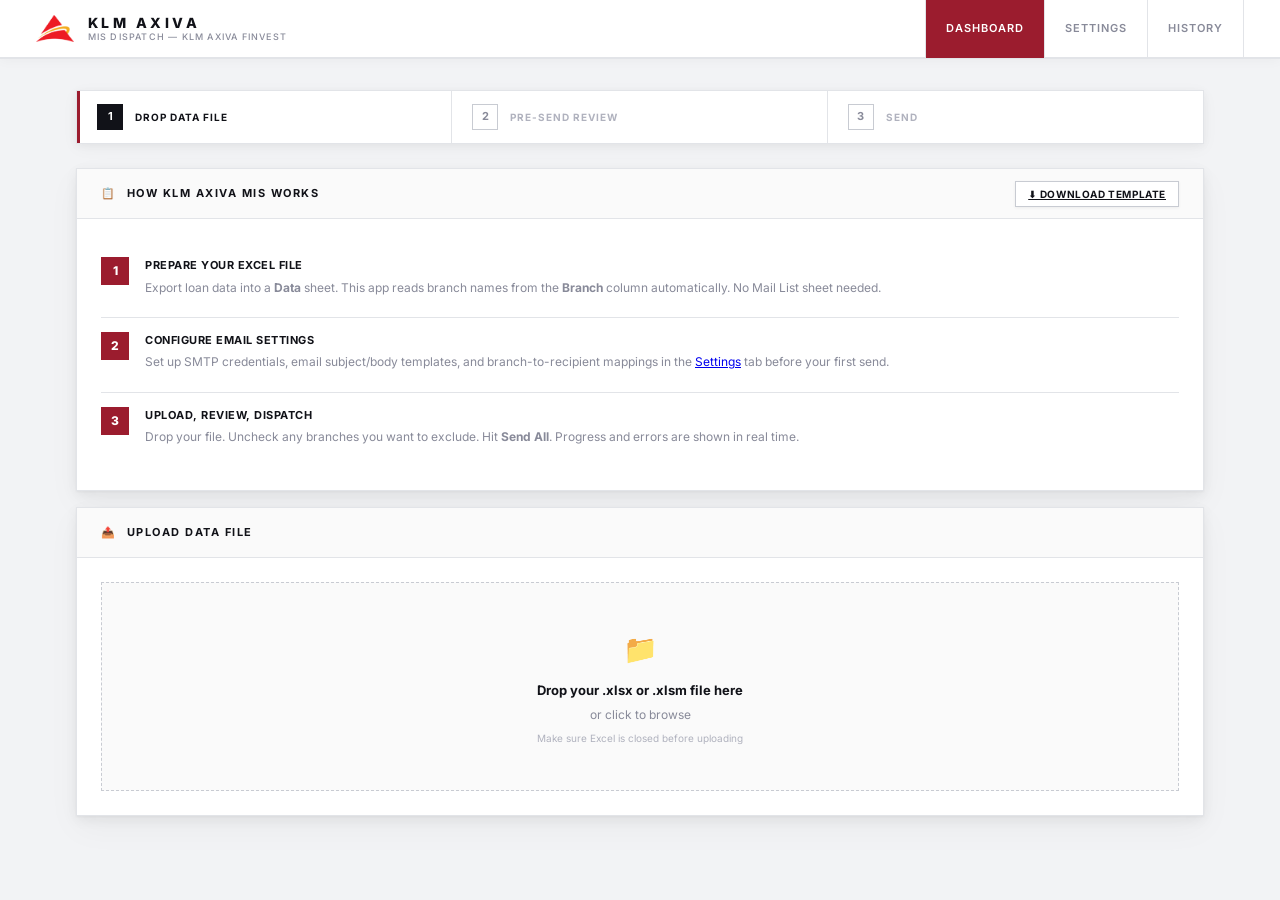
==== templates/index.html @ 75cbdcc1 "Initial commit — Dispatch MIS Email System v1.0.0" ====
<!DOCTYPE html>
<html lang="en">
<head>
  <meta charset="UTF-8">
  <meta name="viewport" content="width=device-width, initial-scale=1.0">
  <title>KLM Axiva — MIS Dispatch</title>
  <link rel="preconnect" href="https://fonts.googleapis.com">
  <link href="https://fonts.googleapis.com/css2?family=Inter:wght@400;500;600;700;800&display=swap" rel="stylesheet">
  <link rel="stylesheet" href="/static/style.css">
</head>
<body>

<!-- ── Header ─────────────────────────────────────────────────── -->
<header class="app-header">
  <div class="logo">
    <img src="/static/logo.png" alt="KLM Axiva Finvest" class="logo-img"
         onerror="this.style.display='none'">
    <div class="logo-text">
      <div class="logo-name">KLM AXIVA</div>
      <div class="logo-sub">MIS Dispatch — KLM Axiva Finvest</div>
    </div>
  </div>
  <nav>
    <a href="/" class="active">Dashboard</a>
    <a href="/settings">Settings</a>
    <a href="/history">History</a>
  </nav>
</header>

<!-- ── Main ───────────────────────────────────────────────────── -->
<main class="main">

  <!-- ── Error Banner ──────────────────────────────────────── -->
  <div class="error-banner" id="errorBanner">
    <span class="banner-icon">⚠</span>
    <div class="banner-content">
      <strong>Validation Error</strong>
      <p class="banner-detail" id="errorMsg"></p>
    </div>
    <button class="banner-close" onclick="dismissError()">✕</button>
  </div>

  <!-- ── Success Banner ─────────────────────────────────────── -->
  <div class="success-banner" id="successBanner">
    <span>✓</span>
    <span id="successMsg">All emails sent successfully</span>
  </div>

  <!-- ── Step Indicator ────────────────────────────────────── -->
  <div class="step-flow" id="stepFlow">
    <div class="step-item active" id="step1Item">
      <div class="step-circle active" id="step1Circle">1</div>
      <span class="step-label">Drop Data File</span>
    </div>
    <div class="step-item" id="step2Item">
      <div class="step-circle pending" id="step2Circle">2</div>
      <span class="step-label">Pre-Send Review</span>
    </div>
    <div class="step-item" id="step3Item">
      <div class="step-circle pending" id="step3Circle">3</div>
      <span class="step-label">Send</span>
    </div>
  </div>

  <!-- ══════════════════════════════════════════════════════════
       STEP 1 — DROP DATA FILE
       ══════════════════════════════════════════════════════════ -->
  <div id="step1">

    <!-- How it works -->
    <div class="card">
      <div class="card-header">
        <h2><span class="card-icon">📋</span> How KLM Axiva MIS Works</h2>
        <a href="/api/download-template" class="btn btn-secondary btn-sm" download>
          ⬇ Download Template
        </a>
      </div>
      <div class="card-body">
      <div class="steps-guide">
        <div class="step-guide-item">
          <div class="step-num">1</div>
          <div class="step-body">
            <h3>Prepare your Excel file</h3>
            <p>Export loan data into a <strong>Data</strong> sheet. This app reads branch names from the <strong>Branch</strong> column automatically. No Mail List sheet needed.</p>
          </div>
        </div>
        <div class="step-guide-item">
          <div class="step-num">2</div>
          <div class="step-body">
            <h3>Configure email settings</h3>
            <p>Set up SMTP credentials, email subject/body templates, and branch-to-recipient mappings in the <a href="/settings">Settings</a> tab before your first send.</p>
          </div>
        </div>
        <div class="step-guide-item">
          <div class="step-num">3</div>
          <div class="step-body">
            <h3>Upload, review, dispatch</h3>
            <p>Drop your file. Uncheck any branches you want to exclude. Hit <strong>Send All</strong>. Progress and errors are shown in real time.</p>
          </div>
        </div>
      </div>
      </div><!-- /card-body -->
    </div>

    <!-- Upload Card -->
    <div class="card">
      <div class="card-header">
        <h2><span class="card-icon">📤</span> Upload Data File</h2>
        <button class="btn btn-secondary btn-sm" id="clearBtn" style="display:none"
                onclick="onClearReupload()">✕ Clear / Re-upload</button>
      </div>
      <div class="card-body">

      <!-- Drop Zone -->
      <div class="upload-zone" id="uploadZone"
           onclick="document.getElementById('fileInput').click()">
        <input type="file" id="fileInput" accept=".xlsx,.xlsm" style="display:none">
        <div class="zone-icon">📁</div>
        <div class="zone-title">Drop your <strong>.xlsx</strong> or <strong>.xlsm</strong> file here</div>
        <div class="zone-text">or click to browse</div>
        <div class="zone-hint">Make sure Excel is closed before uploading</div>
      </div>

      <!-- Staged Parse Progress -->
      <div id="parseProgress" class="hidden mt-16">
        <!-- Stage Rail -->
        <div class="parse-stage-rail">
          <div class="parse-stage-item" id="ps-file">
            <div class="ps-circle" id="ps-file-circle">1</div>
            <div class="ps-label">File</div>
          </div>
          <div class="ps-connector"></div>
          <div class="parse-stage-item" id="ps-sheet">
            <div class="ps-circle" id="ps-sheet-circle">2</div>
            <div class="ps-label">Sheet</div>
          </div>
          <div class="ps-connector"></div>
          <div class="parse-stage-item" id="ps-structure">
            <div class="ps-circle" id="ps-structure-circle">3</div>
            <div class="ps-label">Structure</div>
          </div>
          <div class="ps-connector"></div>
          <div class="parse-stage-item" id="ps-data">
            <div class="ps-circle" id="ps-data-circle">4</div>
            <div class="ps-label">Data</div>
          </div>
          <div class="ps-connector"></div>
          <div class="parse-stage-item" id="ps-branches">
            <div class="ps-circle" id="ps-branches-circle">5</div>
            <div class="ps-label">Branches</div>
          </div>
          <div class="ps-connector"></div>
          <div class="parse-stage-item" id="ps-ready">
            <div class="ps-circle" id="ps-ready-circle">6</div>
            <div class="ps-label">Ready</div>
          </div>
        </div>
        <!-- Current action text -->
        <div class="parse-action-text" id="parseActionText">Reading file from disk...</div>
        <!-- Row count ticker -->
        <div class="parse-row-ticker" id="parseRowTicker"></div>
      </div>

      </div><!-- /card-body -->
    </div>

  </div><!-- /step1 -->

  <!-- ══════════════════════════════════════════════════════════
       STEP 2 — PRE-SEND REVIEW
       ══════════════════════════════════════════════════════════ -->
  <div id="step2" class="hidden">

    <div class="card">
      <div class="card-header">
        <h2><span class="card-icon">🔍</span> Pre-Send Review</h2>
        <div class="flex gap-8 items-center">
          <span class="badge" id="reviewBadge">—</span>
          <button class="btn btn-secondary btn-sm" id="startOverBtn"
                  onclick="onStartOver()">↺ Start Over</button>
        </div>
      </div>
      <div class="card-body">

      <!-- Summary stats -->
      <div class="preview-stats" id="previewStats"></div>

      <!-- Filter column selector -->
      <div class="form-group mt-16">
        <label class="form-label">Branch Column</label>
        <select class="form-select" id="filterColumnSelect"></select>
        <span class="form-hint">Column used to group rows per email attachment</span>
      </div>

      <!-- Branch table with toggles -->
      <div class="table-meta">
        <span id="branchTableCount" class="text-sec text-sm">—</span>
        <label class="flex-vcenter gap-8" style="cursor:pointer;">
          <input type="checkbox" id="toggleAllBranches" checked
                 onchange="toggleAllBranches(this.checked)">
          <span class="text-sm text-sec">Select All</span>
        </label>
      </div>

      <div class="table-scroll">
        <table class="data-table" id="branchTable">
          <thead>
            <tr>
              <th style="width:40px;"><input type="checkbox" id="selectAllCheck"
                    checked onchange="toggleAllBranches(this.checked)"></th>
              <th>#</th>
              <th>Branch Name</th>
              <th>Recipient Email</th>
              <th>Rows</th>
              <th>Status</th>
            </tr>
          </thead>
          <tbody id="branchTableBody"></tbody>
        </table>
      </div>

      <!-- Send actions -->
      <div class="send-actions">
        <div class="send-info" id="sendInfo">—</div>
        <div class="btn-group">
          <button class="btn btn-secondary" id="testSelfBtn"
                  onclick="startSend(true)">Send Test to First Branch</button>
          <button class="btn btn-success btn-large" id="sendAllBtn"
                  onclick="startSend(false)" style="min-width:180px;">
            ▶ Send All Emails
          </button>
        </div>
      </div>

      </div><!-- /card-body -->
    </div>

  </div><!-- /step2 -->

  <!-- ══════════════════════════════════════════════════════════
       STEP 3 — LIVE PROGRESS
       ══════════════════════════════════════════════════════════ -->
  <div id="step3" class="hidden">

    <div class="card">
      <div class="card-header">
        <h2><span class="card-icon">📡</span> Live Progress</h2>
        <button class="btn btn-danger btn-sm" id="stopBtn" onclick="stopRun()">■ Stop</button>
      </div>
      <div class="card-body">

      <div class="progress-bar-wrap">
        <div class="progress-bar-fill" id="progressBar" style="width:0%">
          <span id="progressLabel">0 / 0</span>
        </div>
      </div>
      <div class="progress-meta">
        <span id="progressBranch">—</span>
        <span id="progressPct">0%</span>
      </div>

      <div class="progress-stats">
        <div class="stat-card total">
          <div class="stat-num" id="statTotal">0</div>
          <div class="stat-label">Total</div>
        </div>
        <div class="stat-card sent">
          <div class="stat-num" id="statSent">0</div>
          <div class="stat-label">Sent ✓</div>
        </div>
        <div class="stat-card failed">
          <div class="stat-num" id="statFailed">0</div>
          <div class="stat-label">Failed ✗</div>
        </div>
      </div>

      <div class="live-log" id="liveLog">
        <div class="log-entry">
          <span class="log-ts">—</span>
          <span class="log-inf">→ Waiting for start...</span>
        </div>
      </div>

      </div><!-- /card-body -->
    </div>

    <!-- Retry Banner -->
    <div class="card hidden" id="retryBanner"
         style="border:1px solid var(--err);">
      <div class="flex-between flex-wrap gap-12">
        <div>
          <h2 style="color:var(--err);font-size:15px;">
            Some emails failed to send
          </h2>
          <p class="text-sec text-sm mt-8" id="retrySummary">—</p>
        </div>
        <div class="btn-group">
          <button class="btn btn-secondary" onclick="exportLog()">Export Log CSV</button>
          <button class="btn btn-warning" onclick="retryFailed()">↻ Retry Failed</button>
        </div>
      </div>
    </div>

  </div><!-- /step3 -->

</main>

<script>
// ── State ──────────────────────────────────────────────────────
let currentSession = null;
let parseEventSrc = null;
let evtSource = null;
let isRunning = false;
let currentRunId = null;
let branchChecked = {};
let hasActiveSession = false;   // tracks if a file has been uploaded (not just loaded)

// ── Upload ─────────────────────────────────────────────────────
const zone = document.getElementById('uploadZone');
const fileInput = document.getElementById('fileInput');

zone.addEventListener('dragover', e => { e.preventDefault(); zone.classList.add('drag-over'); });
zone.addEventListener('dragleave', () => zone.classList.remove('drag-over'));
zone.addEventListener('drop', e => {
  e.preventDefault();
  zone.classList.remove('drag-over');
  if (e.dataTransfer.files.length) fileInput.files = e.dataTransfer.files;
  if (fileInput.files.length) uploadFile();
});
fileInput.addEventListener('change', () => { if (fileInput.files.length) uploadFile(); });

async function uploadFile() {
  const file = fileInput.files[0];
  if (!file) return;
  dismissError();

  // Show parse progress, hide upload zone
  document.getElementById('uploadZone').style.display = 'none';
  document.getElementById('parseProgress').classList.remove('hidden');
  hasActiveSession = true;

  // Reset stage indicators
  resetStageRail();

  const formData = new FormData();
  formData.append('file', file);

  try {
    const res = await fetch('/api/upload', { method: 'POST', body: formData });
    const data = await res.json();
    if (!res.ok || !data.ok) {
      showError(data.error || 'Upload failed.');
      resetUploadUI();
      return;
    }
    startParseProgressSSE();
  } catch (err) {
    showError('Upload error: ' + err.message);
    resetUploadUI();
  }
}

// ── Stage rail helpers ─────────────────────────────────────────
const STAGES = ['file', 'sheet', 'structure', 'data', 'branches', 'ready'];

function resetStageRail() {
  STAGES.forEach(s => {
    const circle = document.getElementById(`ps-${s}-circle`);
    if (circle) {
      circle.className = 'ps-circle';
      const idx = STAGES.indexOf(s) + 1;
      circle.textContent = idx;
    }
  });
}

function activateStage(stage) {
  const idx = STAGES.indexOf(stage);
  STAGES.forEach((s, i) => {
    const item = document.getElementById(`ps-${s}`);
    const circle = document.getElementById(`ps-${s}-circle`);
    if (!circle) return;
    if (i < idx) {
      // completed
      circle.className = 'ps-circle ps-done';
      circle.textContent = '✓';
    } else if (i === idx) {
      // active
      circle.className = 'ps-circle ps-active';
      circle.textContent = STAGES.indexOf(s) + 1;
    } else {
      // pending
      circle.className = 'ps-circle';
      circle.textContent = i + 1;
    }
  });
  document.getElementById('parseActionText').textContent = '';
}

function completeAllStages() {
  STAGES.forEach(s => {
    const circle = document.getElementById(`ps-${s}-circle`);
    if (circle) {
      circle.className = 'ps-circle ps-done';
      circle.textContent = '✓';
    }
  });
}

function startParseProgressSSE() {
  if (parseEventSrc) parseEventSrc.close();
  parseEventSrc = new EventSource('/api/upload-progress');
  parseEventSrc.onmessage = e => updateParseProgress(JSON.parse(e.data));
  parseEventSrc.onerror = () => { parseEventSrc.close(); };
}

function updateParseProgress(data) {
  const stage = data.status;
  const message = data.message || '';

  // Update action text
  document.getElementById('parseActionText').textContent = message;

  // Activate stage rail
  const stageMap = {
    'reading':    'file',
    'loading':     'sheet',
    'validating':  'structure',
    'parsing':     'data',
    'branches':    'branches',
    'done':        'ready',
  };

  const mappedStage = stageMap[stage];
  if (mappedStage) {
    activateStage(mappedStage);
  }

  // Extract row count from parsing message, e.g. "Parsing 12,450 rows..."
  const rowMatch = message.match(/(\d[\d,]+)\s*rows/);
  if (rowMatch && stage === 'parsing') {
    document.getElementById('parseRowTicker').textContent = `Parsing rows... ${rowMatch[1]}`;
  } else if (stage === 'branches') {
    // Extract branch + row count from branches stage
    const m = message.match(/Found\s+(\d+)\s+branches.+?(\d[\d,]+)\s+rows/i);
    if (m) {
      document.getElementById('parseRowTicker').textContent = `${m[1]} branches · ${m[2]} rows`;
    }
  } else {
    document.getElementById('parseRowTicker').textContent = '';
  }

  if (stage === 'done') {
    parseEventSrc.close();
    completeAllStages();
    document.getElementById('parseActionText').textContent = message;
    document.getElementById('parseRowTicker').textContent = '';
    // Crossfade to step 2 after short delay
    setTimeout(() => {
      document.getElementById('parseProgress').classList.add('hidden');
      loadSessionAndRender(data.session || null);
    }, 600);
  }

  if (stage === 'error') {
    parseEventSrc.close();
    showError(message || 'Parse error.');
    resetUploadUI();
  }
}

function resetUploadUI() {
  hasActiveSession = false;
  document.getElementById('parseProgress').classList.add('hidden');
  document.getElementById('uploadZone').style.display = 'block';
  document.getElementById('clearBtn').style.display = 'none';
  resetStageRail();
  fileInput.value = '';
}

// ── Load session and render Step 2 ─────────────────────────────
async function loadSessionAndRender(sessionData) {
  try {
    const res = await fetch('/api/session');
    const data = await res.json();
    if (!data.active && !sessionData) return;

    // Use sessionData from SSE if available (includes full payload)
    const s = sessionData || data;
    currentSession = s;
    branchChecked = {};

    // Show step 2, hide step 1
    document.getElementById('step1').classList.add('hidden');
    document.getElementById('step2').classList.remove('hidden');
    document.getElementById('step3').classList.add('hidden');
    document.getElementById('clearBtn').style.display = 'inline-flex';

    updateStepIndicator(2);

    // Stats
    const branches = s.branches || [];
    document.getElementById('previewStats').innerHTML = `
      <div class="ps-item">
        <div class="ps-val">${(s.total_rows || 0).toLocaleString()}</div>
        <div class="ps-lbl">Total Data Rows</div>
      </div>
      <div class="ps-item">
        <div class="ps-val">${branches.length}</div>
        <div class="ps-lbl">Unique Branches</div>
      </div>
      <div class="ps-item">
        <div class="ps-val">${(s.filename || '—')}</div>
        <div class="ps-lbl">File</div>
      </div>
    `;

    // Column dropdown
    const sel = document.getElementById('filterColumnSelect');
    sel.innerHTML = '';
    (s.columns || []).forEach(col => {
      if (col && String(col).trim()) {
        const opt = document.createElement('option');
        opt.value = String(col).trim();
        opt.textContent = String(col).trim();
        if (String(col).trim() === (s.branch_col || 'Branch')) opt.selected = true;
        sel.appendChild(opt);
      }
    });

    // Get address book for email lookups
    let emailMap = {};
    try {
      const abRes = await fetch('/api/address-book');
      const ab = await abRes.json();
      for (const [branch, info] of Object.entries(ab.branches || {})) {
        if (info.email) emailMap[branch] = info;
      }
    } catch (_) {}

    // Get settings for branch_mappings fallback
    let bm = {};
    try {
      const settingsRes = await fetch('/api/settings');
      const settings = await settingsRes.json();
      bm = settings.branch_mappings || {};
    } catch (_) {}

    // Build branch table rows
    const tbody = document.getElementById('branchTableBody');
    tbody.innerHTML = '';

    branches.forEach((b, i) => {
      const abEntry = emailMap[b.branch];
      const mapping = bm[b.branch] || {};
      const email = (abEntry && abEntry.email) || mapping.email || '';
      const cc = (abEntry && abEntry.cc) || mapping.cc || '';
      const hasEmail = email && email.includes('@');
      branchChecked[b.branch] = true;

      const statusClass = hasEmail ? 'status-ready' : 'status-warning';
      const statusTxt = hasEmail ? '● Ready' : '⚠ No email set';

      const row = document.createElement('tr');
      row.innerHTML = `
        <td>
          <input type="checkbox" class="branch-check"
                 value="${esc(b.branch)}"
                 checked
                 onchange="onBranchToggle('${esc(b.branch)}')">
        </td>
        <td class="text-sec text-sm">${i + 1}</td>
        <td><strong>${esc(b.branch)}</strong></td>
        <td>
          <span class="text-sm" style="color:${hasEmail ? 'var(--text)' : 'var(--text-sec)'}">
            ${esc(email || '— not mapped')}
          </span>
        </td>
        <td class="text-sm">${b.count.toLocaleString()}</td>
        <td><span class="status-badge ${statusClass}">${statusTxt}</span></td>
      `;
      tbody.appendChild(row);
    });

    updateSendInfo();
    document.getElementById('reviewBadge').textContent =
      `${branches.length} branch${branches.length !== 1 ? 'es' : ''} detected`;

  } catch (err) {
    showError('Failed to load session: ' + err.message);
  }
}

// ── Step navigation ────────────────────────────────────────────
function updateStepIndicator(step) {
  const labels = ['Drop Data File', 'Pre-Send Review', 'Send'];
  for (let i = 1; i <= 3; i++) {
    const item = document.getElementById(`step${i}Item`);
    const circle = document.getElementById(`step${i}Circle`);
    item.classList.remove('active', 'done');
    circle.classList.remove('active', 'done', 'pending');
    if (i < step) {
      item.classList.add('done');
      circle.classList.add('done');
      circle.textContent = '✓';
    } else if (i === step) {
      item.classList.add('active');
      circle.classList.add('active');
      circle.textContent = i;
    } else {
      circle.classList.add('pending');
      circle.textContent = i;
    }
  }
}

// ── Branch toggles ──────────────────────────────────────────────
function esc(str) {
  return String(str)
    .replace(/\\/g, '\\\\')
    .replace(/'/g, "\\'")
    .replace(/"/g, '\\"');
}

function onBranchToggle(branch) {
  const cb = document.querySelector(`.branch-check[value="${esc(branch)}"]`);
  branchChecked[branch] = cb ? cb.checked : false;
  const allChecked = Object.values(branchChecked).every(Boolean);
  document.getElementById('selectAllCheck').checked = allChecked;
  document.getElementById('toggleAllBranches').checked = allChecked;
  updateSendInfo();
}

function toggleAllBranches(checked) {
  document.querySelectorAll('.branch-check').forEach(cb => {
    cb.checked = checked;
    branchChecked[cb.value] = checked;
  });
  document.getElementById('selectAllCheck').checked = checked;
  updateSendInfo();
}

function updateSendInfo() {
  const included = Object.values(branchChecked).filter(Boolean).length;
  const total = Object.keys(branchChecked).length;
  document.getElementById('branchTableCount').textContent =
    `${included} of ${total} branches selected`;
  document.getElementById('sendInfo').textContent =
    `${included} email${included !== 1 ? 's' : ''} will be sent`;
}

// ── Send ────────────────────────────────────────────────────────
async function startSend(isTestOnly) {
  if (isRunning) return;
  if (!currentSession) { showError('Please upload a file first.'); return; }

  const included = Object.values(branchChecked).filter(Boolean).length;
  if (!isTestOnly && included === 0) {
    showError('All branches are excluded. Select at least one branch to send.');
    return;
  }

  isRunning = true;
  dismissError();

  document.getElementById('step3').classList.remove('hidden');
  updateStepIndicator(3);

  document.getElementById('statTotal').textContent = isTestOnly ? 1 : included;
  document.getElementById('statSent').textContent = '0';
  document.getElementById('statFailed').textContent = '0';
  document.getElementById('progressBar').style.width = '0%';
  document.getElementById('progressBar').className = 'progress-bar-fill';
  document.getElementById('liveLog').innerHTML = '';
  document.getElementById('retryBanner').classList.add('hidden');
  document.getElementById('successBanner').classList.remove('active');
  document.getElementById('sendAllBtn').disabled = true;
  document.getElementById('testSelfBtn').disabled = true;
  document.getElementById('stopBtn').disabled = false;

  startSSE();

  const excluded = Object.entries(branchChecked)
    .filter(([, v]) => !v)
    .map(([k]) => k);

  const body = {
    test_only: isTestOnly,
    excluded_branches: excluded,
  };

  const res = await fetch('/api/run', {
    method: 'POST',
    headers: { 'Content-Type': 'application/json' },
    body: JSON.stringify(body),
  });
  const data = await res.json();
  if (!res.ok) {
    showError(data.error || 'Run failed to start.');
    isRunning = false;
  }
}

async function retryFailed() { startSend(false); }

// ── SSE Progress ───────────────────────────────────────────────
function startSSE() {
  if (evtSource) evtSource.close();
  evtSource = new EventSource('/api/progress');

  evtSource.onmessage = e => {
    const entry = JSON.parse(e.data);
    appendLog(entry);

    if (entry.event === 'PROCESSING') {
      const pct = entry.total
        ? Math.round((entry.email_num / entry.total) * 100)
        : 0;
      document.getElementById('progressBar').style.width = pct + '%';
      document.getElementById('progressLabel').textContent =
        `${entry.email_num} / ${entry.total}`;
      document.getElementById('progressPct').textContent = pct + '%';
      document.getElementById('progressBranch').textContent = entry.branch || '—';
    }

    if (entry.event === 'SENT') {
      document.getElementById('statSent').textContent =
        parseInt(document.getElementById('statSent').textContent) + 1;
    }
    if (entry.event === 'FAILED') {
      document.getElementById('statFailed').textContent =
        parseInt(document.getElementById('statFailed').textContent) + 1;
    }

    if (entry.event === 'COMPLETE') {
      evtSource.close();
      isRunning = false;
      currentRunId = entry.run_id || null;
      document.getElementById('sendAllBtn').disabled = false;
      document.getElementById('testSelfBtn').disabled = false;
      document.getElementById('stopBtn').disabled = true;

      const sent = entry.sent || 0;
      const failed = entry.failed || 0;

      if (failed === 0) {
        document.getElementById('successBanner').classList.add('active');
        document.getElementById('successMsg').textContent =
          `All ${sent} emails sent successfully — ${new Date().toLocaleTimeString('en-IN', { hour12: false })}`;
        document.getElementById('progressBar').style.width = '100%';
        document.getElementById('progressBar').classList.add('success');
      } else {
        document.getElementById('retryBanner').classList.remove('hidden');
        document.getElementById('retrySummary').textContent =
          `${sent} sent, ${failed} failed out of ${entry.total} total`;
        document.getElementById('progressBar').classList.add('error');
      }
    }
  };

  evtSource.onerror = () => { /* silent */ };
}

function appendLog(entry) {
  const log = document.getElementById('liveLog');
  const time = new Date().toLocaleTimeString('en-IN', { hour12: false });
  let cssClass = 'log-inf', prefix = '→';
  if (entry.level === 'success') { cssClass = 'log-ok'; prefix = '✓'; }
  if (entry.level === 'error')   { cssClass = 'log-err'; prefix = '✗'; }
  if (entry.level === 'warning')  { cssClass = 'log-warn'; prefix = '⚠'; }

  const div = document.createElement('div');
  div.className = 'log-entry';
  div.innerHTML =
    `<span class="log-ts">${time}</span>` +
    `<span class="${cssClass}">${prefix} ${esc(entry.message)}</span>`;
  log.appendChild(div);
  log.scrollTop = log.scrollHeight;
}

async function stopRun() {
  await fetch('/api/stop', { method: 'POST' });
  document.getElementById('stopBtn').disabled = true;
}

async function exportLog() {
  if (currentRunId) {
    window.open('/api/export-log/' + currentRunId, '_blank');
  } else {
    window.open('/history', '_blank');
  }
}

// ── Clear / Start Over ─────────────────────────────────────────
function onClearReupload() {
  if (hasActiveSession) {
    if (!confirm('Start over? This will clear the current session and return to Step 1. Your address book and settings will be preserved.')) return;
  }
  doClearSession();
}

function onStartOver() {
  if (!confirm('Start over? This will clear the current session and return to Step 1. Your address book and settings will be preserved.')) return;
  doClearSession();
}

async function doClearSession() {
  currentSession = null;
  branchChecked = {};
  hasActiveSession = false;

  if (parseEventSrc) { parseEventSrc.close(); parseEventSrc = null; }
  if (evtSource) { evtSource.close(); evtSource = null; }

  await fetch('/api/clear', { method: 'POST' });

  // Fade out step 2, fade in step 1
  const step2 = document.getElementById('step2');
  const step1 = document.getElementById('step1');
  step2.style.transition = 'opacity 0.3s';
  step2.style.opacity = '0';
  setTimeout(() => {
    step2.classList.add('hidden');
    step2.style.opacity = '';
    step1.classList.remove('hidden');
  }, 300);

  document.getElementById('step3').classList.add('hidden');
  document.getElementById('step3').style.opacity = '';
  document.getElementById('retryBanner').classList.add('hidden');
  document.getElementById('successBanner').classList.remove('active');
  document.getElementById('errorBanner').classList.remove('show');
  document.getElementById('clearBtn').style.display = 'none';
  document.getElementById('uploadZone').style.display = 'block';
  fileInput.value = '';
  resetStageRail();
  updateStepIndicator(1);
}

// ── Error / Success banners ────────────────────────────────────
function showError(msg) {
  document.getElementById('errorMsg').textContent = msg;
  document.getElementById('errorBanner').classList.add('show');
}
function dismissError() {
  document.getElementById('errorBanner').classList.remove('show');
}

// ── Restore session on page load ───────────────────────────────
async function checkSession() {
  try {
    const res = await fetch('/api/session');
    const data = await res.json();
    if (data.active) {
      hasActiveSession = true;
      document.getElementById('uploadZone').style.display = 'none';
      document.getElementById('clearBtn').style.display = 'inline-flex';
      loadSessionAndRender();
    }
  } catch (e) { /* ignore */ }
}

checkSession();
</script>
</body>
</html>
---- static/style.css ----
/* ═══════════════════════════════════════════════════════════════
   PANTHER — Premium Light / Floating Cards / Burgundy Accent
   White surfaces · Sharp corners · Subtle depth shadows
   ═══════════════════════════════════════════════════════════════ */

:root {
  /* Surface layers */
  --page-bg:    #F2F3F5;
  --surface:    #FFFFFF;
  --surface-2:  #FAFAFA;
  --border:     #E2E4E8;
  --border-hi:  #C8CBD2;

  /* Typography */
  --ink:        #111218;
  --ink-2:      #4B4D5A;
  --ink-3:      #888A99;
  --ink-4:      #B0B2BE;

  /* Burgundy accent */
  --accent:     #9B1C2E;
  --accent-h:   #7E1626;
  --accent-bg:  #FDF0F2;
  --accent-border: #E8C0C7;

  /* Semantic */
  --ok:         #1A7F4B;
  --ok-bg:      #EDF7F1;
  --ok-border:  #B0DEC9;
  --err:        #C0392B;
  --err-bg:     #FDF0EE;
  --err-border: #F0C4BC;
  --warn:       #B7770D;
  --warn-bg:    #FDF8ED;
  --warn-border:#EDD9A3;

  /* Typography */
  --font:       'Inter', -apple-system, 'Segoe UI', system-ui, sans-serif;
  --font-mono:  'JetBrains Mono', 'Courier New', Consolas, monospace;
}

*, *::before, *::after { box-sizing: border-box; margin: 0; padding: 0; }
html { font-size: 14px; }

body {
  background: var(--page-bg);
  font-family: var(--font);
  color: var(--ink);
  font-size: 14px;
  line-height: 1.6;
  min-height: 100vh;
  -webkit-font-smoothing: antialiased;
}

/* ── Scrollbar ─────────────────────────────────────────────── */
::-webkit-scrollbar { width: 5px; height: 5px; }
::-webkit-scrollbar-track { background: transparent; }
::-webkit-scrollbar-thumb { background: var(--border-hi); }
::-webkit-scrollbar-thumb:hover { background: var(--ink-3); }

/* ══════════════════════════════════════════════════════════════
   HEADER
   ══════════════════════════════════════════════════════════════ */
.app-header {
  background: var(--surface);
  border-bottom: 1px solid var(--border);
  padding: 0 36px;
  height: 58px;
  display: flex;
  align-items: center;
  justify-content: space-between;
  position: sticky;
  top: 0;
  z-index: 100;
  box-shadow: 0 1px 0 var(--border), 0 2px 12px rgba(0,0,0,0.04);
}

.app-header .logo {
  display: flex;
  align-items: center;
  gap: 14px;
}

.app-header .logo-img {
  height: 28px;
  width: auto;
  object-fit: contain;
}

.app-header .logo-text { display: flex; flex-direction: column; gap: 2px; }

.app-header .logo-name {
  font-size: 14px;
  font-weight: 800;
  letter-spacing: 3.5px;
  color: var(--ink);
  line-height: 1;
  font-family: var(--font);
}

.app-header .logo-sub {
  font-size: 9px;
  font-weight: 500;
  letter-spacing: 1.2px;
  text-transform: uppercase;
  color: var(--ink-3);
  line-height: 1;
}

.app-header nav { display: flex; gap: 0; align-items: center; }

.app-header nav a {
  display: flex;
  align-items: center;
  height: 58px;
  padding: 0 20px;
  font-size: 11px;
  font-weight: 600;
  letter-spacing: 1px;
  text-transform: uppercase;
  color: var(--ink-3);
  text-decoration: none;
  border-left: 1px solid var(--border);
  transition: color 0.12s, background 0.12s;
}

.app-header nav a:last-child { border-right: 1px solid var(--border); }
.app-header nav a:hover { color: var(--ink); background: var(--surface-2); }
.app-header nav a.active { color: var(--surface) !important; background: var(--accent); }

/* ══════════════════════════════════════════════════════════════
   MAIN
   ══════════════════════════════════════════════════════════════ */
.main { padding: 32px 36px; max-width: 1200px; margin: 0 auto; }

/* ══════════════════════════════════════════════════════════════
   CARDS — Floating with depth shadow
   ══════════════════════════════════════════════════════════════ */
.card {
  background: var(--surface);
  border: 1px solid var(--border);
  margin-bottom: 16px;
  /* Floating shadow — sharp corners */
  box-shadow:
    0 1px 2px rgba(0,0,0,0.04),
    0 4px 12px rgba(0,0,0,0.06),
    0 12px 32px rgba(0,0,0,0.04);
}

.card-header {
  display: flex;
  align-items: center;
  justify-content: space-between;
  padding: 0 24px;
  height: 50px;
  border-bottom: 1px solid var(--border);
  background: var(--surface-2);
}

.card-header h2 {
  display: flex;
  align-items: center;
  gap: 10px;
  font-size: 11px;
  font-weight: 700;
  letter-spacing: 1.5px;
  text-transform: uppercase;
  color: var(--ink);
}

.card-body { padding: 24px; }

/* ══════════════════════════════════════════════════════════════
   STEP INDICATOR — Horizontal rail
   ══════════════════════════════════════════════════════════════ */
.step-flow {
  display: grid;
  grid-template-columns: repeat(3, 1fr);
  background: var(--surface);
  border: 1px solid var(--border);
  margin-bottom: 24px;
  box-shadow: 0 2px 8px rgba(0,0,0,0.04), 0 4px 16px rgba(0,0,0,0.04);
}

.step-item {
  display: flex;
  align-items: center;
  gap: 12px;
  padding: 0 20px;
  height: 52px;
  border-right: 1px solid var(--border);
  position: relative;
}

.step-item:last-child { border-right: none; }

/* Active / done rail indicator — left accent bar */
.step-item::before {
  content: '';
  position: absolute;
  left: 0; top: 0; bottom: 0;
  width: 0;
  background: var(--accent);
  transition: width 0.2s;
}
.step-item.active::before,
.step-item.done::before { width: 3px; }

.step-circle {
  width: 26px;
  height: 26px;
  flex-shrink: 0;
  display: flex;
  align-items: center;
  justify-content: center;
  font-size: 11px;
  font-weight: 700;
  border: 1.5px solid var(--border-hi);
  background: var(--surface);
  color: var(--ink-3);
  position: relative;
  z-index: 1;
  transition: all 0.15s;
}

.step-circle.done  { background: var(--accent); border-color: var(--accent); color: #fff; }
.step-circle.active { background: var(--ink);    border-color: var(--ink);    color: #fff; }

.step-label {
  font-size: 10px;
  font-weight: 700;
  letter-spacing: 1px;
  text-transform: uppercase;
  color: var(--ink-4);
  position: relative;
  z-index: 1;
  transition: color 0.15s;
  white-space: nowrap;
}
.step-item.active .step-label { color: var(--ink); }
.step-item.done .step-label   { color: var(--ink-2); }

/* ══════════════════════════════════════════════════════════════
   TABLES
   ══════════════════════════════════════════════════════════════ */
.data-table {
  width: 100%;
  border-collapse: collapse;
  font-size: 13px;
}

.data-table th {
  background: var(--surface-2);
  font-size: 10px;
  font-weight: 700;
  letter-spacing: 0.8px;
  text-transform: uppercase;
  color: var(--ink-2);
  padding: 10px 14px;
  text-align: left;
  border-bottom: 1px solid var(--ink);
  border-right: 1px solid var(--border);
  white-space: nowrap;
}

.data-table td {
  padding: 11px 14px;
  border-bottom: 1px solid var(--border);
  border-right: 1px solid var(--border);
  color: var(--ink);
  vertical-align: middle;
}

.data-table th:last-child,
.data-table td:last-child { border-right: none; }
.data-table tbody tr:last-child td { border-bottom: none; }
.data-table tbody tr:hover td { background: #FAFBFD; }

/* ══════════════════════════════════════════════════════════════
   STATUS BADGES
   ══════════════════════════════════════════════════════════════ */
.status-badge {
  display: inline-flex;
  align-items: center;
  gap: 4px;
  padding: 2px 8px;
  font-size: 10px;
  font-weight: 700;
  letter-spacing: 0.5px;
  text-transform: uppercase;
  border: 1px solid;
}

.status-ready   { color: var(--accent); border-color: var(--accent-border); background: var(--accent-bg); }
.status-sent   { color: var(--ok);    border-color: var(--ok-border);    background: var(--ok-bg); }
.status-failed { color: var(--err);   border-color: var(--err-border);   background: var(--err-bg); }
.status-warning { color: var(--warn);  border-color: var(--warn-border);  background: var(--warn-bg); }
.status-pending { color: var(--ink-3); border-color: var(--border-hi);   background: transparent; }

/* ══════════════════════════════════════════════════════════════
   BUTTONS
   ══════════════════════════════════════════════════════════════ */
.btn {
  display: inline-flex;
  align-items: center;
  gap: 7px;
  padding: 9px 18px;
  font-family: var(--font);
  font-size: 11px;
  font-weight: 700;
  letter-spacing: 0.6px;
  text-transform: uppercase;
  border: none;
  cursor: pointer;
  transition: background 0.1s, color 0.1s, box-shadow 0.1s;
  white-space: nowrap;
  line-height: 1.4;
}
.btn:disabled { opacity: 0.35; cursor: not-allowed; }

.btn-primary {
  background: var(--accent);
  color: #fff;
  box-shadow: 0 2px 8px rgba(155,28,46,0.25);
}
.btn-primary:hover:not(:disabled) {
  background: var(--accent-h);
  box-shadow: 0 4px 12px rgba(155,28,46,0.3);
}

.btn-success {
  background: var(--ok);
  color: #fff;
  box-shadow: 0 2px 8px rgba(26,127,75,0.25);
}
.btn-success:hover:not(:disabled) { background: #176B3E; }

.btn-danger {
  background: var(--err);
  color: #fff;
  box-shadow: 0 2px 8px rgba(192,57,43,0.25);
}
.btn-danger:hover:not(:disabled) { background: #A32F23; }

.btn-warning {
  background: var(--warn);
  color: #fff;
  box-shadow: 0 2px 8px rgba(183,119,13,0.25);
}
.btn-warning:hover:not(:disabled) { background: #9A6509; }

.btn-secondary {
  background: var(--surface);
  color: var(--ink);
  border: 1px solid var(--border-hi);
  box-shadow: 0 1px 3px rgba(0,0,0,0.06);
}
.btn-secondary:hover:not(:disabled) {
  background: var(--surface-2);
  border-color: var(--ink-3);
  box-shadow: 0 2px 6px rgba(0,0,0,0.08);
}

.btn-large {
  width: 100%;
  padding: 14px 24px;
  font-size: 12px;
  justify-content: center;
}

.btn-sm { padding: 5px 12px; font-size: 10px; }
.btn-group { display: flex; gap: 10px; flex-wrap: wrap; }

/* ══════════════════════════════════════════════════════════════
   FORM ELEMENTS
   ══════════════════════════════════════════════════════════════ */
.form-group {
  display: flex;
  flex-direction: column;
  gap: 6px;
  margin-bottom: 14px;
}

.form-label {
  font-size: 10px;
  font-weight: 700;
  letter-spacing: 1px;
  text-transform: uppercase;
  color: var(--ink-3);
}

.form-input,
.form-select,
.form-textarea {
  width: 100%;
  padding: 10px 12px;
  font-family: var(--font);
  font-size: 13px;
  color: var(--ink);
  background: var(--surface);
  border: 1px solid var(--border);
  outline: none;
  transition: border-color 0.12s, box-shadow 0.12s;
  -webkit-appearance: none;
  appearance: none;
  border-radius: 0;
}

.form-input::placeholder,
.form-textarea::placeholder { color: var(--ink-4); }

.form-input:focus,
.form-select:focus,
.form-textarea:focus {
  border-color: var(--accent);
  box-shadow: 0 0 0 3px rgba(155,28,46,0.08);
}

.form-textarea { resize: vertical; min-height: 100px; border-radius: 0; }

.form-select {
  background-image: url("data:image/svg+xml,%3Csvg xmlns='http://www.w3.org/2000/svg' width='8' height='5' viewBox='0 0 8 5'%3E%3Cpath fill='%23888A99' d='M0 0l4 5 4-5z'/%3E%3C/svg%3E");
  background-repeat: no-repeat;
  background-position: right 12px center;
  padding-right: 34px;
  cursor: pointer;
}

.form-hint { font-size: 11px; color: var(--ink-3); }
.form-input-sm { padding: 7px 10px; font-size: 12px; }

/* Toggle */
.toggle-row {
  display: flex;
  align-items: center;
  gap: 12px;
  padding: 8px 0;
}

.toggle {
  position: relative;
  width: 36px;
  height: 20px;
  flex-shrink: 0;
}

.toggle input { opacity: 0; width: 0; height: 0; }

.toggle-slider {
  position: absolute;
  cursor: pointer;
  inset: 0;
  background: var(--border-hi);
  transition: background 0.15s;
}

.toggle-slider::before {
  content: '';
  position: absolute;
  height: 14px;
  width: 14px;
  left: 2px;
  bottom: 3px;
  background: white;
  transition: transform 0.15s;
  box-shadow: 0 1px 3px rgba(0,0,0,0.15);
}

.toggle input:checked + .toggle-slider { background: var(--accent); }
.toggle input:checked + .toggle-slider::before { transform: translateX(16px); }

/* ══════════════════════════════════════════════════════════════
   UPLOAD ZONE
   ══════════════════════════════════════════════════════════════ */
.upload-zone {
  border: 1.5px dashed var(--border-hi);
  padding: 44px 24px;
  text-align: center;
  cursor: pointer;
  transition: border-color 0.15s, background 0.15s;
  background: var(--surface-2);
}

.upload-zone:hover,
.upload-zone.drag-over {
  border-color: var(--accent);
  border-style: solid;
  background: var(--accent-bg);
}

.upload-zone input[type="file"] { display: none; }
.upload-zone .zone-icon { font-size: 28px; margin-bottom: 8px; }
.upload-zone .zone-title {
  font-size: 13px;
  font-weight: 700;
  color: var(--ink);
  margin-bottom: 4px;
}
.upload-zone .zone-text { font-size: 12px; color: var(--ink-3); }
.upload-zone .zone-text strong { color: var(--accent); }
.upload-zone .zone-hint { font-size: 10px; color: var(--ink-4); margin-top: 6px; }

/* ══════════════════════════════════════════════════════════════
   PROGRESS
   ══════════════════════════════════════════════════════════════ */
.progress-section { display: none; }
.progress-section.active { display: block; }

.progress-bar-wrap {
  background: var(--border);
  height: 24px;
  position: relative;
  overflow: hidden;
}

.progress-bar-fill {
  height: 100%;
  background: var(--ink);
  transition: width 0.4s ease;
  display: flex;
  align-items: center;
  padding-left: 10px;
  color: #fff;
  font-size: 10px;
  font-weight: 700;
  letter-spacing: 0.4px;
  white-space: nowrap;
}
.progress-bar-fill.success { background: var(--ok); }
.progress-bar-fill.error   { background: var(--err); }

.progress-meta {
  display: flex;
  justify-content: space-between;
  margin-top: 7px;
  font-size: 11px;
  color: var(--ink-3);
}

.progress-stats {
  display: grid;
  grid-template-columns: repeat(3, 1fr);
  gap: 12px;
  margin-top: 18px;
}

.stat-card {
  background: var(--surface-2);
  border: 1px solid var(--border);
  padding: 16px;
  text-align: center;
  box-shadow: 0 1px 3px rgba(0,0,0,0.04);
}

.stat-card .stat-num {
  font-size: 26px;
  font-weight: 800;
  line-height: 1;
  font-family: var(--font-mono);
}
.stat-card.sent   .stat-num { color: var(--ok); }
.stat-card.failed .stat-num { color: var(--err); }
.stat-card.total  .stat-num { color: var(--ink); }

.stat-card .stat-label {
  font-size: 9px;
  font-weight: 700;
  letter-spacing: 1px;
  text-transform: uppercase;
  color: var(--ink-3);
  margin-top: 4px;
}

/* ══════════════════════════════════════════════════════════════
   LIVE LOG
   ══════════════════════════════════════════════════════════════ */
.live-log {
  background: #111218;
  color: #C8CACD;
  font-family: var(--font-mono);
  font-size: 12px;
  padding: 12px 16px;
  max-height: 200px;
  overflow-y: auto;
  margin-top: 14px;
  border: 1px solid #222330;
}

.live-log .log-entry {
  padding: 2px 0;
  display: flex;
  gap: 12px;
  border-bottom: 1px solid rgba(255,255,255,0.03);
}
.live-log .log-entry:last-child { border-bottom: none; }
.live-log .log-ts  { color: #555660; flex-shrink: 0; min-width: 72px; }
.live-log .log-ok  { color: #5DC96A; }
.live-log .log-err { color: #E07B6C; }
.live-log .log-inf { color: #7AABD4; }
.live-log .log-warn{ color: #D4A84A; }

/* ══════════════════════════════════════════════════════════════
   BANNERS
   ══════════════════════════════════════════════════════════════ */
.success-banner {
  display: none;
  background: var(--ok-bg);
  border: 1px solid var(--ok-border);
  color: var(--ok);
  padding: 12px 20px;
  font-size: 12px;
  font-weight: 700;
  align-items: center;
  gap: 10px;
  margin-bottom: 16px;
  box-shadow: 0 2px 8px rgba(26,127,75,0.1);
}
.success-banner.active { display: flex; }

.error-banner {
  display: none;
  align-items: flex-start;
  gap: 12px;
  background: var(--err-bg);
  border: 1px solid var(--err-border);
  padding: 12px 20px;
  margin-bottom: 16px;
  color: var(--err);
}
.error-banner.show { display: flex; }
.error-banner .banner-icon { font-size: 15px; flex-shrink: 0; }
.error-banner .banner-content { flex: 1; }
.error-banner strong { display: block; font-size: 12px; font-weight: 700; }
.error-banner .banner-detail { font-size: 11px; opacity: 0.8; margin-top: 2px; }
.error-banner .banner-close {
  background: none; border: none; cursor: pointer;
  color: var(--err); font-size: 15px; padding: 0;
  flex-shrink: 0; opacity: 0.5;
}
.error-banner .banner-close:hover { opacity: 1; }

/* SMTP badges */
.smtp-badge {
  display: inline-flex; align-items: center; gap: 5px;
  padding: 4px 10px; font-size: 10px; font-weight: 700; border: 1px solid;
}
.smtp-badge.ok      { color: var(--ok);  border-color: var(--ok-border);  background: var(--ok-bg); }
.smtp-badge.error   { color: var(--err); border-color: var(--err-border); background: var(--err-bg); }
.smtp-badge.testing { color: var(--ink-3); border-color: var(--border-hi); background: var(--surface-2); }

/* ══════════════════════════════════════════════════════════════
   SETTINGS
   ══════════════════════════════════════════════════════════════ */
.settings-grid {
  display: grid;
  grid-template-columns: 1fr 1fr;
  gap: 24px;
}

.section-title {
  font-size: 9px;
  font-weight: 800;
  letter-spacing: 2px;
  text-transform: uppercase;
  color: var(--ink-4);
  margin: 22px 0 10px;
  padding-bottom: 8px;
  border-bottom: 1px solid var(--border);
}

/* ══════════════════════════════════════════════════════════════
   HISTORY
   ══════════════════════════════════════════════════════════════ */
.run-row {
  background: var(--surface);
  border: 1px solid var(--border);
  margin-bottom: 10px;
  box-shadow: 0 1px 3px rgba(0,0,0,0.04);
  transition: box-shadow 0.15s;
}
.run-row:hover { box-shadow: 0 2px 8px rgba(0,0,0,0.08); }

.run-row-header {
  display: flex;
  align-items: center;
  justify-content: space-between;
  cursor: pointer;
  gap: 14px;
  padding: 14px 20px;
}
.run-row-header:hover { background: var(--surface-2); }
.run-row.expanded .run-row-header { background: var(--surface-2); border-bottom: 1px solid var(--border); }

.run-id {
  font-family: var(--font-mono);
  font-size: 10px;
  color: var(--ink-3);
  background: var(--surface-2);
  padding: 1px 6px;
  border: 1px solid var(--border);
}

.run-detail { display: none; padding: 0 20px 16px; }
.run-row.expanded .run-detail { display: block; }

.run-metrics {
  display: grid;
  grid-template-columns: repeat(4, 1fr);
  gap: 10px;
  margin-bottom: 14px;
}

.run-metric {
  background: var(--surface-2);
  border: 1px solid var(--border);
  padding: 12px;
}

.run-metric .rm-val {
  font-size: 18px;
  font-weight: 800;
  font-family: var(--font-mono);
  color: var(--ink);
}

.run-metric .rm-lbl {
  font-size: 9px;
  font-weight: 700;
  letter-spacing: 0.8px;
  text-transform: uppercase;
  color: var(--ink-3);
  margin-top: 3px;
}

.run-actions { display: flex; gap: 8px; margin-top: 10px; }

/* ══════════════════════════════════════════════════════════════
   BRANCH MAPPING
   ══════════════════════════════════════════════════════════════ */
.mapping-header {
  display: grid;
  grid-template-columns: 1fr 2fr 2fr 40px;
  gap: 8px;
  padding: 8px 14px;
  background: var(--surface-2);
  border-bottom: 1px solid var(--border);
  font-size: 9px;
  font-weight: 700;
  letter-spacing: 1px;
  text-transform: uppercase;
  color: var(--ink-3);
}

.mapping-row {
  display: grid;
  grid-template-columns: 1fr 2fr 2fr 40px;
  gap: 8px;
  align-items: center;
  padding: 8px 14px;
  border-bottom: 1px solid var(--border);
  background: var(--surface);
}
.mapping-row:last-child { border-bottom: none; }

.mapping-row input {
  background: var(--surface);
  border: 1px solid var(--border);
  padding: 7px 10px;
  font-size: 12px;
  color: var(--ink);
  width: 100%;
  transition: border-color 0.1s;
  border-radius: 0;
}
.mapping-row input:focus { border-color: var(--accent); outline: none; }
.mapping-row input[readonly] { background: var(--surface-2); color: var(--ink-3); cursor: default; }

.mapping-delete {
  background: none; border: 1px solid transparent;
  color: var(--ink-4); cursor: pointer;
  font-size: 14px; padding: 4px;
  display: flex; align-items: center; justify-content: center;
  transition: color 0.1s, border-color 0.1s;
}
.mapping-delete:hover { color: var(--err); border-color: var(--err); }

/* ══════════════════════════════════════════════════════════════
   PREVIEW STATS
   ══════════════════════════════════════════════════════════════ */
.preview-stats {
  display: flex;
  border: 1px solid var(--border);
  background: var(--surface-2);
  margin-bottom: 20px;
}

.preview-stats .ps-item {
  flex: 1;
  padding: 14px 18px;
  border-right: 1px solid var(--border);
}
.preview-stats .ps-item:last-child { border-right: none; }

.preview-stats .ps-val {
  font-size: 20px;
  font-weight: 800;
  color: var(--accent);
  line-height: 1;
  font-family: var(--font-mono);
}

.preview-stats .ps-lbl {
  font-size: 9px;
  font-weight: 700;
  letter-spacing: 0.8px;
  text-transform: uppercase;
  color: var(--ink-3);
  margin-top: 4px;
}

.table-meta {
  display: flex;
  align-items: center;
  justify-content: space-between;
  padding: 6px 4px;
  font-size: 11px;
  color: var(--ink-3);
  margin-bottom: 6px;
}

.table-scroll {
  max-height: 380px;
  overflow-y: auto;
  border: 1px solid var(--border);
}

.send-actions {
  display: flex;
  align-items: center;
  justify-content: space-between;
  flex-wrap: wrap;
  gap: 12px;
  margin-top: 18px;
  padding-top: 18px;
  border-top: 1px solid var(--border);
}

.send-info { font-size: 11px; color: var(--ink-3); }

/* ══════════════════════════════════════════════════════════════
   STEPS GUIDE
   ══════════════════════════════════════════════════════════════ */
.steps-guide { display: flex; flex-direction: column; gap: 0; }

.step-guide-item {
  display: flex;
  gap: 16px;
  padding: 14px 0;
  border-bottom: 1px solid var(--border);
}
.step-guide-item:last-child { border-bottom: none; }

.step-num {
  width: 28px;
  height: 28px;
  flex-shrink: 0;
  background: var(--accent);
  color: #fff;
  font-size: 12px;
  font-weight: 800;
  display: flex;
  align-items: center;
  justify-content: center;
}

.step-body h3 {
  font-size: 11px;
  font-weight: 700;
  text-transform: uppercase;
  letter-spacing: 0.5px;
  color: var(--ink);
  margin-bottom: 3px;
}
.step-body p { font-size: 12px; color: var(--ink-3); margin: 0 0 6px; }
.step-body code {
  background: var(--surface-2);
  border: 1px solid var(--border);
  padding: 1px 5px;
  font-size: 11px;
  font-family: var(--font-mono);
}

/* ══════════════════════════════════════════════════════════════
   UTILITIES
   ══════════════════════════════════════════════════════════════ */
.spinner {
  display: inline-block;
  width: 12px;
  height: 12px;
  border: 2px solid var(--border-hi);
  border-top-color: var(--ink);
  animation: spin 0.6s linear infinite;
}
@keyframes spin { to { transform: rotate(360deg); } }

.text-ok    { color: var(--ok); }
.text-err   { color: var(--err); }
.text-sec   { color: var(--ink-2); }
.text-muted { color: var(--ink-4); }
.text-sm    { font-size: 12px; }
.text-xs    { font-size: 10px; }
.mt-4  { margin-top: 4px; }
.mt-8  { margin-top: 8px; }
.mt-12 { margin-top: 12px; }
.mt-16 { margin-top: 16px; }
.mt-20 { margin-top: 20px; }
.mb-8  { margin-bottom: 8px; }
.mb-12 { margin-bottom: 12px; }
.mb-16 { margin-bottom: 16px; }
.flex  { display: flex; }
.gap-6  { gap: 6px; }
.gap-8  { gap: 8px; }
.gap-12 { gap: 12px; }
.hidden { display: none !important; }
.flex-wrap    { flex-wrap: wrap; }
.flex-between { display: flex; align-items: center; justify-content: space-between; }
.flex-vcenter { display: inline-flex; align-items: center; }
.items-center  { align-items: center; }
.justify-end   { justify-content: flex-end; }

.badge {
  display: inline-block;
  padding: 2px 8px;
  font-size: 10px;
  font-weight: 700;
  letter-spacing: 0.5px;
  text-transform: uppercase;
  background: var(--accent);
  color: #fff;
}

.empty-state {
  text-align: center;
  padding: 40px 24px;
  color: var(--ink-3);
}
.empty-state .empty-icon { font-size: 32px; margin-bottom: 10px; }
.empty-state .empty-title { font-size: 14px; font-weight: 700; color: var(--ink); margin-bottom: 5px; }

/* ══════════════════════════════════════════════════════════════
   PARSE STAGE RAIL
   ══════════════════════════════════════════════════════════════ */
.parse-stage-rail {
  display: flex;
  align-items: center;
  justify-content: center;
  gap: 0;
  padding: 24px 16px 16px;
}

.parse-stage-item {
  display: flex;
  flex-direction: column;
  align-items: center;
  gap: 6px;
}

.ps-circle {
  width: 30px;
  height: 30px;
  border-radius: 50%;
  display: flex;
  align-items: center;
  justify-content: center;
  font-size: 11px;
  font-weight: 700;
  border: 2px solid var(--border-hi);
  background: var(--surface);
  color: var(--ink-3);
  transition: all 0.25s;
  flex-shrink: 0;
}

.ps-circle.ps-active {
  border-color: var(--ink);
  background: var(--ink);
  color: #fff;
  animation: stage-pulse 1s ease-in-out infinite;
}

.ps-circle.ps-done {
  border-color: var(--ok);
  background: var(--ok);
  color: #fff;
}

@keyframes stage-pulse {
  0%, 100% { box-shadow: 0 0 0 0 rgba(17,18,24,0.3); }
  50%       { box-shadow: 0 0 0 6px rgba(17,18,24,0); }
}

.ps-label {
  font-size: 9px;
  font-weight: 700;
  letter-spacing: 1px;
  text-transform: uppercase;
  color: var(--ink-4);
}

.parse-stage-item.active .ps-label { color: var(--ink); }

.ps-connector {
  flex: 1;
  height: 2px;
  background: var(--border-hi);
  margin: 0 4px;
  margin-bottom: 18px;
  min-width: 20px;
  transition: background 0.25s;
}

.parse-action-text {
  text-align: center;
  font-size: 13px;
  font-weight: 600;
  color: var(--ink);
  padding: 4px 16px 0;
  min-height: 20px;
}

.parse-row-ticker {
  text-align: center;
  font-size: 11px;
  font-weight: 700;
  color: var(--ink-3);
  font-family: var(--font-mono);
  padding: 2px 16px 16px;
  letter-spacing: 0.5px;
}

/* ══════════════════════════════════════════════════════════════
   ADDRESS BOOK TABLE
   ══════════════════════════════════════════════════════════════ */
.ab-stats-bar {
  display: flex;
  align-items: center;
  gap: 8px;
  padding: 8px 14px;
  background: var(--surface-2);
  border: 1px solid var(--border);
  margin-bottom: 12px;
  font-size: 12px;
  font-weight: 600;
  color: var(--ink-2);
}

.ab-dot { color: var(--ink-4); }

.ab-toolbar {
  display: flex;
  align-items: center;
  gap: 8px;
  flex-wrap: wrap;
  margin-bottom: 10px;
}

.ab-add-row {
  display: flex;
  align-items: center;
  gap: 8px;
  padding: 10px 14px;
  background: var(--accent-bg);
  border: 1px solid var(--accent-border);
  margin-bottom: 10px;
}

.ab-inline-input {
  padding: 5px 8px;
  font-size: 12px;
  border: 1px solid var(--border);
  outline: none;
  color: var(--ink);
  background: var(--surface);
  transition: border-color 0.1s;
  border-radius: 0;
}

.ab-inline-input:focus { border-color: var(--accent); }

.ab-missing-row td { background: var(--warn-bg) !important; }

.ab-cell-text {
  font-size: 12px;
  cursor: text;
}

.ab-cell-text:hover { text-decoration: underline; text-decoration-style: dotted; }
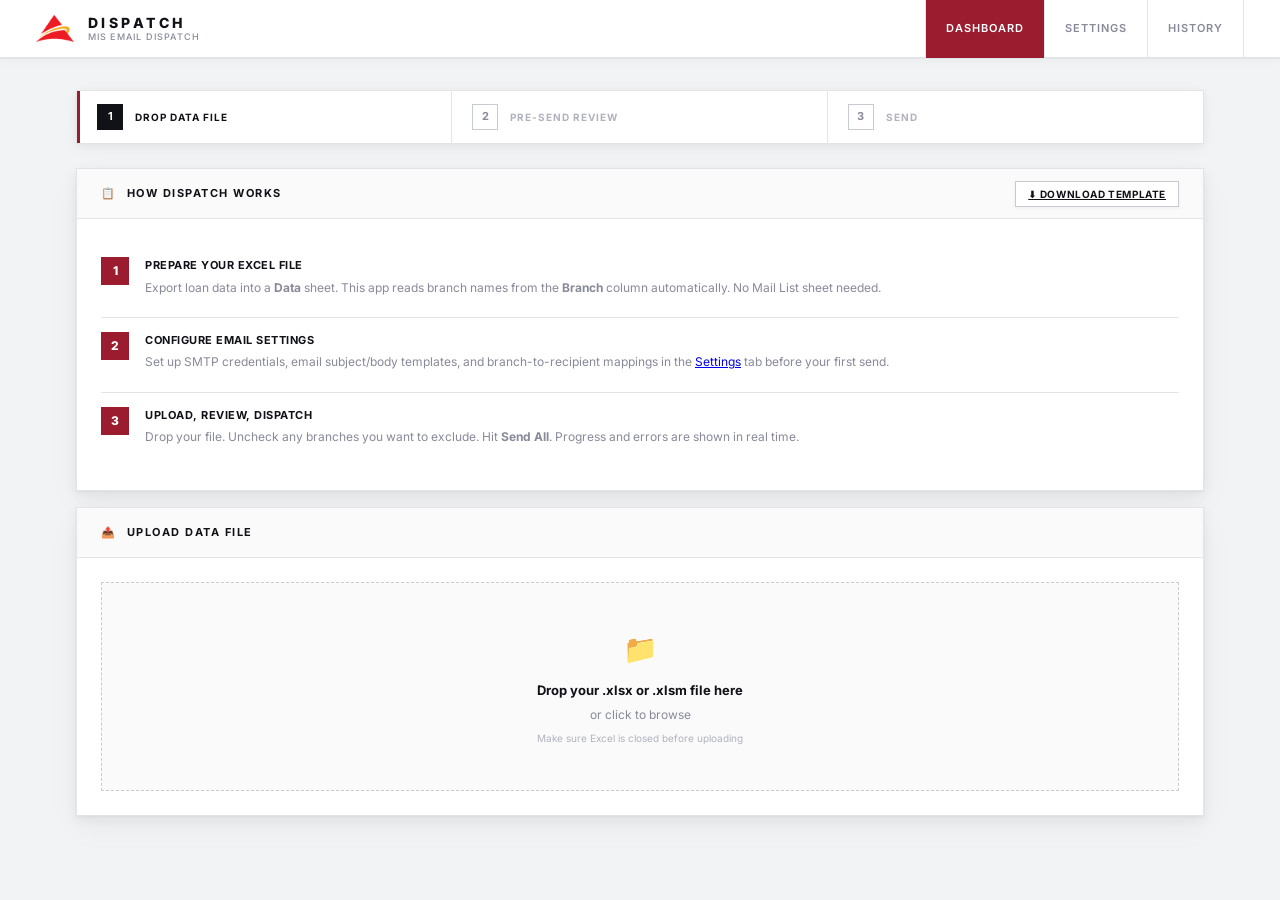
==== commit 6077dd6d: "chore: remove all company-specific branding - Rename all class names: PantherParser/Engine/Mailer/Ex" ====
--- a/templates/index.html
+++ b/templates/index.html
@@ -3,7 +3,7 @@
 <head>
   <meta charset="UTF-8">
   <meta name="viewport" content="width=device-width, initial-scale=1.0">
-  <title>KLM Axiva — MIS Dispatch</title>
+  <title>Dispatch — MIS Email</title>
   <link rel="preconnect" href="https://fonts.googleapis.com">
   <link href="https://fonts.googleapis.com/css2?family=Inter:wght@400;500;600;700;800&display=swap" rel="stylesheet">
   <link rel="stylesheet" href="/static/style.css">
@@ -13,11 +13,11 @@
 <!-- ── Header ─────────────────────────────────────────────────── -->
 <header class="app-header">
   <div class="logo">
-    <img src="/static/logo.png" alt="KLM Axiva Finvest" class="logo-img"
+    <img src="/static/logo.png" alt="Dispatch MIS" class="logo-img"
          onerror="this.style.display='none'">
     <div class="logo-text">
-      <div class="logo-name">KLM AXIVA</div>
-      <div class="logo-sub">MIS Dispatch — KLM Axiva Finvest</div>
+      <div class="logo-name">DISPATCH</div>
+      <div class="logo-sub">MIS Email Dispatch</div>
     </div>
   </div>
   <nav>
@@ -70,7 +70,7 @@
     <!-- How it works -->
     <div class="card">
       <div class="card-header">
-        <h2><span class="card-icon">📋</span> How KLM Axiva MIS Works</h2>
+        <h2><span class="card-icon">📋</span> How Dispatch Works</h2>
         <a href="/api/download-template" class="btn btn-secondary btn-sm" download>
           ⬇ Download Template
         </a>
